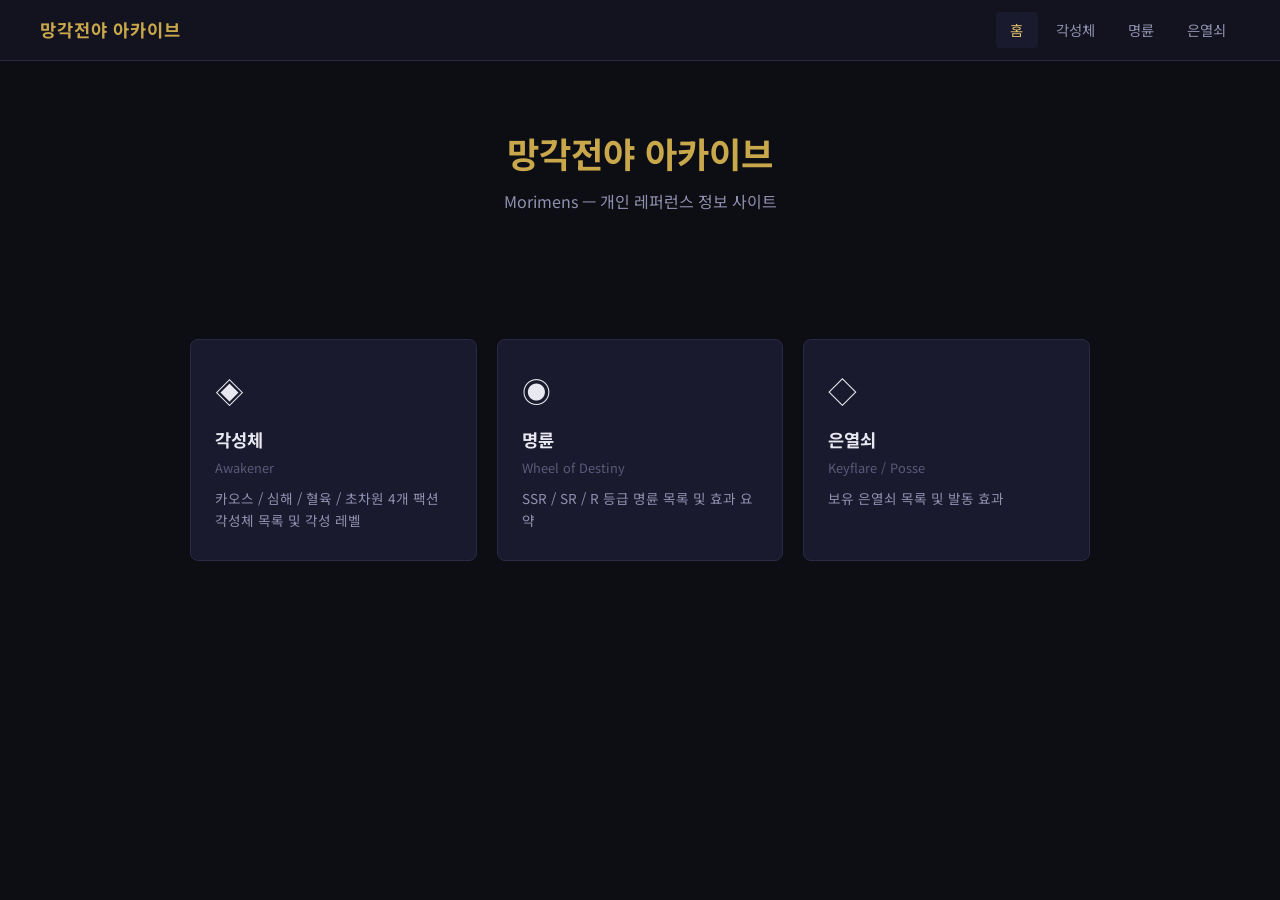
==== index.html @ 93c53093 "INIT" ====
<!DOCTYPE html>
<html lang="ko">
<head>
  <meta charset="UTF-8">
  <meta name="viewport" content="width=device-width, initial-scale=1.0">
  <title>망각전야 아카이브</title>
  <link rel="stylesheet" href="css/style.css">
</head>
<body>
  <header>
    <div class="header-inner">
      <span class="site-title">망각전야 아카이브</span>
      <nav>
        <a href="index.html" class="active">홈</a>
        <a href="characters/index.html">각성체</a>
        <a href="wheels/index.html">명륜</a>
        <a href="keyflares/index.html">은열쇠</a>
      </nav>
    </div>
  </header>

  <div class="home-hero">
    <h1>망각전야 아카이브</h1>
    <p>Morimens — 개인 레퍼런스 정보 사이트</p>
  </div>

  <main>
    <div class="home-cards">
      <a href="characters/index.html" class="home-card">
        <div class="card-icon">◈</div>
        <h2>각성체</h2>
        <div class="card-en">Awakener</div>
        <p>카오스 / 심해 / 혈육 / 초차원 4개 팩션 각성체 목록 및 각성 레벨</p>
      </a>
      <a href="wheels/index.html" class="home-card">
        <div class="card-icon">◉</div>
        <h2>명륜</h2>
        <div class="card-en">Wheel of Destiny</div>
        <p>SSR / SR / R 등급 명륜 목록 및 효과 요약</p>
      </a>
      <a href="keyflares/index.html" class="home-card">
        <div class="card-icon">◇</div>
        <h2>은열쇠</h2>
        <div class="card-en">Keyflare / Posse</div>
        <p>보유 은열쇠 목록 및 발동 효과</p>
      </a>
    </div>
  </main>

  <script src="js/main.js"></script>
</body>
</html>
---- css/style.css ----
@import url('https://fonts.googleapis.com/css2?family=Noto+Sans+KR:wght@300;400;500;700&display=swap');

:root {
  --bg-primary: #0d0d14;
  --bg-secondary: #13131f;
  --bg-card: #1a1a2e;
  --bg-card-hover: #1f1f38;
  --border-color: #2a2a45;
  --accent-purple: #7c5cbf;
  --accent-purple-light: #9b7de0;
  --accent-gold: #c9a84c;
  --accent-gold-light: #e0c06a;
  --text-primary: #e8e8f0;
  --text-secondary: #9090b0;
  --text-muted: #5a5a7a;
  --tag-chaos: #6b3fa0;
  --tag-aequor: #2a6099;
  --tag-caro: #8b3a3a;
  --tag-ultra: #3a6b5a;
  --tag-ssr: #c9a84c;
  --tag-sr: #8899aa;
  --tag-r: #7a8899;
}

* {
  margin: 0;
  padding: 0;
  box-sizing: border-box;
}

body {
  font-family: 'Noto Sans KR', sans-serif;
  background-color: var(--bg-primary);
  color: var(--text-primary);
  min-height: 100vh;
  line-height: 1.6;
}

a {
  color: inherit;
  text-decoration: none;
}

/* ── Header ── */
header {
  background: var(--bg-secondary);
  border-bottom: 1px solid var(--border-color);
  padding: 0 2rem;
  position: sticky;
  top: 0;
  z-index: 100;
}

.header-inner {
  max-width: 1200px;
  margin: 0 auto;
  display: flex;
  align-items: center;
  justify-content: space-between;
  height: 60px;
}

.site-title {
  font-size: 1.1rem;
  font-weight: 700;
  color: var(--accent-gold);
  letter-spacing: 0.05em;
}

nav {
  display: flex;
  gap: 0.25rem;
}

nav a {
  padding: 0.4rem 0.9rem;
  border-radius: 4px;
  font-size: 0.9rem;
  color: var(--text-secondary);
  transition: color 0.2s, background 0.2s;
}

nav a:hover,
nav a.active {
  color: var(--text-primary);
  background: var(--bg-card);
}

nav a.active {
  color: var(--accent-gold-light);
}

/* ── Main Layout ── */
main {
  max-width: 1200px;
  margin: 0 auto;
  padding: 2rem;
}

/* ── Page Header ── */
.page-header {
  margin-bottom: 2rem;
  padding-bottom: 1rem;
  border-bottom: 1px solid var(--border-color);
}

.page-header h1 {
  font-size: 1.6rem;
  font-weight: 700;
  color: var(--text-primary);
}

.page-header h1 span {
  font-size: 1rem;
  color: var(--text-muted);
  font-weight: 400;
  margin-left: 0.5rem;
}

/* ── Filters ── */
.filter-bar {
  display: flex;
  flex-wrap: wrap;
  gap: 0.75rem;
  margin-bottom: 1.5rem;
  align-items: center;
}

.filter-bar input[type="text"] {
  background: var(--bg-card);
  border: 1px solid var(--border-color);
  border-radius: 6px;
  color: var(--text-primary);
  font-family: inherit;
  font-size: 0.9rem;
  padding: 0.45rem 0.85rem;
  outline: none;
  min-width: 200px;
  transition: border-color 0.2s;
}

.filter-bar input[type="text"]:focus {
  border-color: var(--accent-purple);
}

.filter-group {
  display: flex;
  gap: 0.4rem;
  flex-wrap: wrap;
}

.filter-btn {
  background: var(--bg-card);
  border: 1px solid var(--border-color);
  border-radius: 4px;
  color: var(--text-secondary);
  cursor: pointer;
  font-family: inherit;
  font-size: 0.82rem;
  padding: 0.35rem 0.75rem;
  transition: all 0.2s;
}

.filter-btn:hover {
  border-color: var(--accent-purple);
  color: var(--text-primary);
}

.filter-btn.active {
  background: var(--accent-purple);
  border-color: var(--accent-purple);
  color: #fff;
}

.result-count {
  font-size: 0.85rem;
  color: var(--text-muted);
  margin-left: auto;
}

/* ── Table ── */
.table-wrap {
  overflow-x: auto;
}

table {
  width: 100%;
  border-collapse: collapse;
  font-size: 0.9rem;
}

thead tr {
  background: var(--bg-card);
  border-bottom: 2px solid var(--border-color);
}

thead th {
  color: var(--text-secondary);
  font-weight: 500;
  padding: 0.7rem 1rem;
  text-align: left;
  white-space: nowrap;
}

tbody tr {
  border-bottom: 1px solid var(--border-color);
  transition: background 0.15s;
}

tbody tr:hover {
  background: var(--bg-card-hover);
}

tbody td {
  padding: 0.65rem 1rem;
  vertical-align: top;
}

.name-ko {
  font-weight: 500;
  color: var(--text-primary);
}

.name-en {
  font-size: 0.8rem;
  color: var(--text-muted);
  margin-top: 0.1rem;
}

/* ── Tags / Badges ── */
.tag {
  display: inline-block;
  border-radius: 3px;
  font-size: 0.75rem;
  font-weight: 500;
  padding: 0.15rem 0.5rem;
  white-space: nowrap;
}

.tag-chaos   { background: var(--tag-chaos);  color: #d4b8f0; }
.tag-aequor  { background: var(--tag-aequor); color: #b8d4f0; }
.tag-caro    { background: var(--tag-caro);   color: #f0b8b8; }
.tag-ultra   { background: var(--tag-ultra);  color: #b8f0d8; }

.tag-ssr { background: rgba(201,168,76,0.2); color: var(--tag-ssr); border: 1px solid rgba(201,168,76,0.4); }
.tag-sr  { background: rgba(136,153,170,0.2); color: var(--tag-sr); border: 1px solid rgba(136,153,170,0.4); }
.tag-r   { background: rgba(122,136,153,0.15); color: var(--tag-r); border: 1px solid rgba(122,136,153,0.3); }

.tag-owned    { background: rgba(100,180,100,0.15); color: #80cc80; border: 1px solid rgba(100,180,100,0.3); }
.tag-unowned  { background: rgba(120,120,120,0.1);  color: var(--text-muted); border: 1px solid var(--border-color); }
.tag-exclusive { background: rgba(124,92,191,0.15); color: var(--accent-purple-light); border: 1px solid rgba(124,92,191,0.3); }

.enlighten {
  font-family: monospace;
  font-size: 0.85rem;
  color: var(--accent-gold-light);
  font-weight: 500;
}

.effect-text {
  font-size: 0.82rem;
  color: var(--text-secondary);
  line-height: 1.5;
  max-width: 500px;
}

/* ── Home ── */
.home-hero {
  text-align: center;
  padding: 4rem 2rem 3rem;
}

.home-hero h1 {
  font-size: 2.2rem;
  font-weight: 700;
  color: var(--accent-gold);
  margin-bottom: 0.5rem;
}

.home-hero p {
  color: var(--text-secondary);
  font-size: 1rem;
  margin-bottom: 0.25rem;
}

.home-cards {
  display: grid;
  grid-template-columns: repeat(auto-fit, minmax(260px, 1fr));
  gap: 1.25rem;
  max-width: 900px;
  margin: 2.5rem auto 0;
}

.home-card {
  background: var(--bg-card);
  border: 1px solid var(--border-color);
  border-radius: 8px;
  padding: 1.75rem 1.5rem;
  transition: border-color 0.2s, transform 0.2s;
  cursor: pointer;
}

.home-card:hover {
  border-color: var(--accent-purple);
  transform: translateY(-2px);
}

.home-card .card-icon {
  font-size: 1.8rem;
  margin-bottom: 0.75rem;
}

.home-card h2 {
  font-size: 1.1rem;
  font-weight: 700;
  color: var(--text-primary);
  margin-bottom: 0.25rem;
}

.home-card .card-en {
  font-size: 0.8rem;
  color: var(--text-muted);
  margin-bottom: 0.6rem;
}

.home-card p {
  font-size: 0.85rem;
  color: var(--text-secondary);
}

/* ── Hidden ── */
.hidden { display: none !important; }

/* ── Responsive ── */
@media (max-width: 768px) {
  header { padding: 0 1rem; }
  .header-inner { flex-wrap: wrap; height: auto; padding: 0.75rem 0; gap: 0.5rem; }
  nav a { padding: 0.3rem 0.6rem; font-size: 0.82rem; }
  main { padding: 1.25rem 1rem; }
  .page-header h1 { font-size: 1.3rem; }
  tbody td { padding: 0.55rem 0.75rem; }
  thead th { padding: 0.55rem 0.75rem; }
}
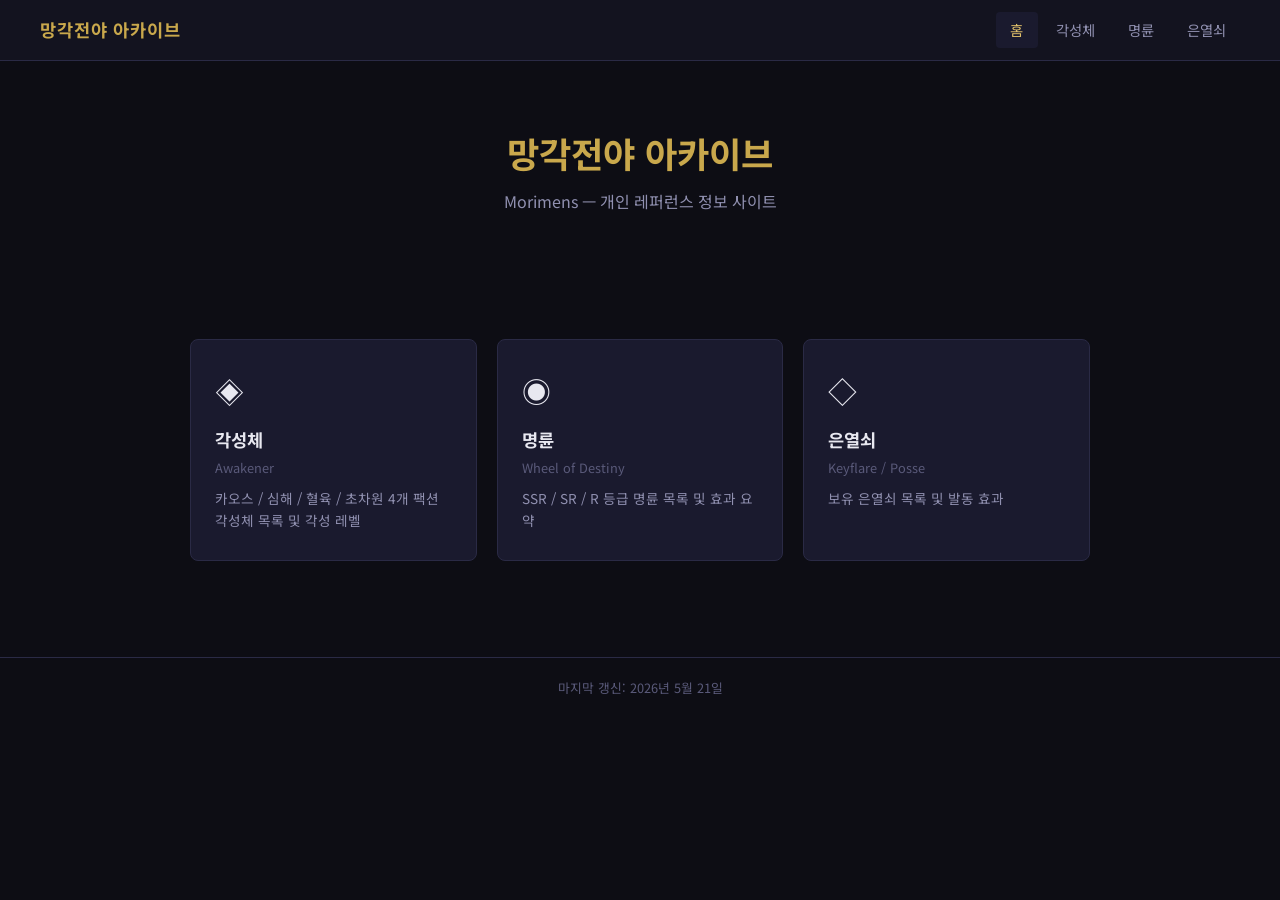
==== commit 5d44c760: "각성체/명륜/은열쇠 목록 페이지 구축 및 데이터 정리 - 각성체, 명륜, 은열쇠 목록 HTML 페이지 및 데이터 파일 작성 - 모든 효과 텍스트 한글 용어로 통일 (광기, 산출력," ====
--- a/index.html
+++ b/index.html
@@ -47,6 +47,9 @@
     </div>
   </main>
 
+  <footer>
+    마지막 갱신: 2026년 5월 21일
+  </footer>
   <script src="js/main.js"></script>
 </body>
 </html>
--- a/css/style.css
+++ b/css/style.css
@@ -246,8 +246,6 @@
 .tag-sr  { background: rgba(136,153,170,0.2); color: var(--tag-sr); border: 1px solid rgba(136,153,170,0.4); }
 .tag-r   { background: rgba(122,136,153,0.15); color: var(--tag-r); border: 1px solid rgba(122,136,153,0.3); }
 
-.tag-owned    { background: rgba(100,180,100,0.15); color: #80cc80; border: 1px solid rgba(100,180,100,0.3); }
-.tag-unowned  { background: rgba(120,120,120,0.1);  color: var(--text-muted); border: 1px solid var(--border-color); }
 .tag-exclusive { background: rgba(124,92,191,0.15); color: var(--accent-purple-light); border: 1px solid rgba(124,92,191,0.3); }
 
 .enlighten {
@@ -326,6 +324,16 @@
 .home-card p {
   font-size: 0.85rem;
   color: var(--text-secondary);
+}
+
+/* ── Footer ── */
+footer {
+  margin-top: 4rem;
+  padding: 1.25rem 2rem;
+  border-top: 1px solid var(--border-color);
+  text-align: center;
+  font-size: 0.8rem;
+  color: var(--text-muted);
 }
 
 /* ── Hidden ── */
